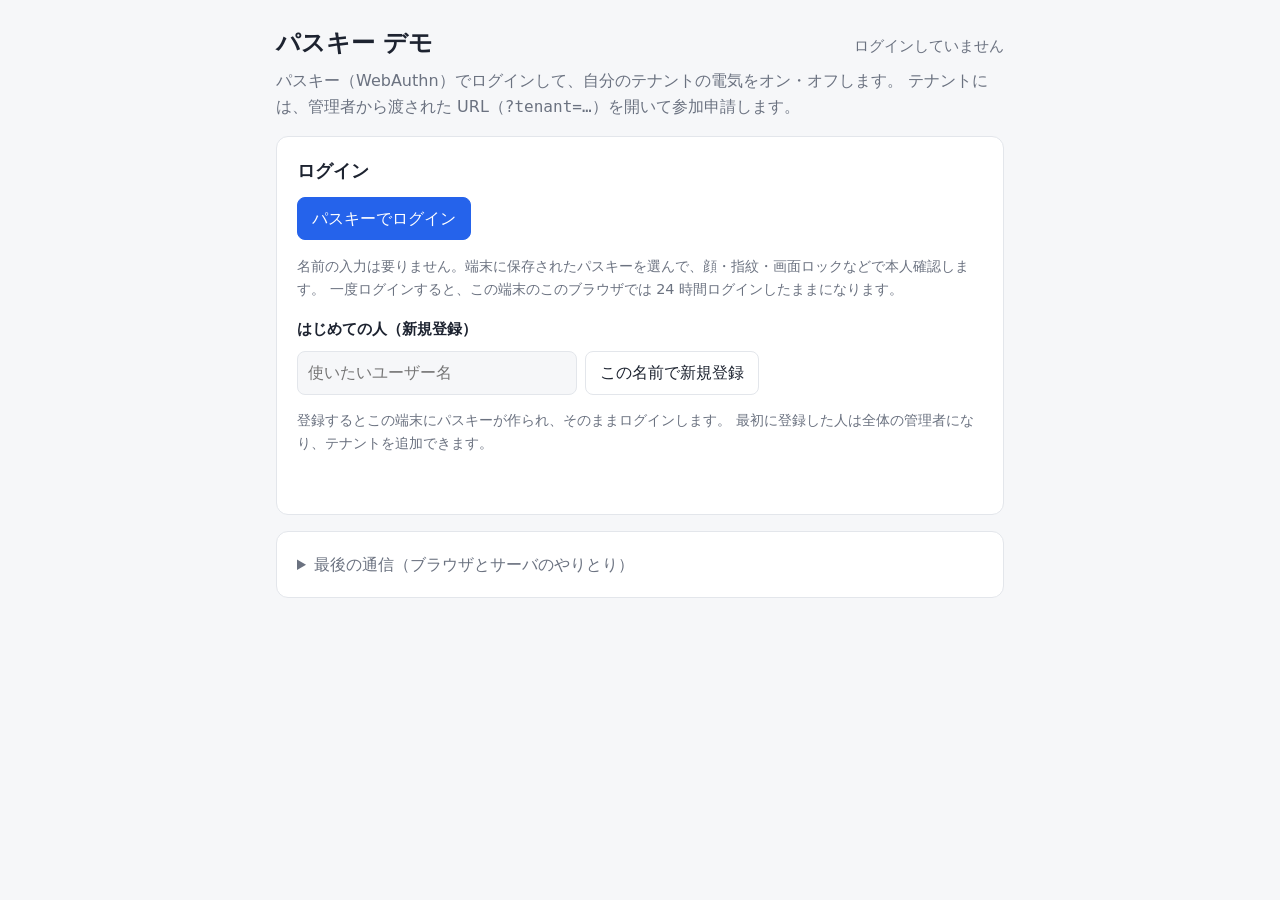
==== python/html/index.html @ d55e2777 "render_parity_cpp (7461c80) から複製: パスキー＋テナントの土台 Render のサービス名を junban-python / junban-cpp に変更。  Co-Au" ====
<!DOCTYPE html>
<html lang="ja">
<head>
<meta charset="utf-8">
<meta name="viewport" content="width=device-width, initial-scale=1">
<title>パスキー デモ</title>
<style>
  :root {
    --bg: #f6f7f9; --card: #ffffff; --fg: #1d2330; --muted: #6b7280; --line: #e3e6eb;
    --accent: #2563eb; --accent-fg: #ffffff; --danger: #dc2626; --ok: #15803d;
    --bulb-off: #cbd2dc; --glow: #facc15; --code: #f1f3f6;
  }
  @media (prefers-color-scheme: dark) {
    :root {
      --bg: #12151b; --card: #1b2028; --fg: #e6e9ef; --muted: #9aa3b2; --line: #2c333e;
      --accent: #5b8cff; --accent-fg: #0b1020; --danger: #f87171; --ok: #4ade80;
      --bulb-off: #3a4250; --glow: #fde047; --code: #232a35;
    }
  }
  * { box-sizing: border-box; }
  body {
    margin: 0; background: var(--bg); color: var(--fg);
    font-family: system-ui, -apple-system, "Segoe UI", "Hiragino Sans", "Noto Sans JP", sans-serif;
    line-height: 1.6;
  }
  main { max-width: 760px; margin: 0 auto; padding: 24px 16px 64px; }
  header { display: flex; justify-content: space-between; align-items: baseline; gap: 12px; flex-wrap: wrap; }
  h1 { font-size: 1.5rem; margin: 0; }
  h1 a { color: inherit; text-decoration: none; }
  h2 { font-size: 1.1rem; margin: 0 0 12px; }
  h3 { font-size: .95rem; margin: 16px 0 4px; font-weight: 600; }
  .who { color: var(--muted); font-size: .95rem; }
  .who b { color: var(--fg); }
  .card { background: var(--card); border: 1px solid var(--line); border-radius: 12px; padding: 20px; margin-top: 16px; }
  .card.pending { border-color: var(--glow); }
  .lead { color: var(--muted); margin: 6px 0 0; }
  button {
    font: inherit; border: 1px solid var(--line); background: var(--card); color: var(--fg);
    padding: 8px 14px; border-radius: 8px; cursor: pointer;
  }
  button.primary { background: var(--accent); border-color: var(--accent); color: var(--accent-fg); }
  button.danger { color: var(--danger); }
  button:disabled { opacity: .45; cursor: not-allowed; }
  input[type=text] {
    font: inherit; padding: 8px 10px; border-radius: 8px; border: 1px solid var(--line);
    background: var(--bg); color: var(--fg); width: 100%; max-width: 280px;
  }
  .row { display: flex; gap: 8px; flex-wrap: wrap; align-items: center; margin-top: 10px; }
  .msg { min-height: 1.6em; margin-top: 10px; font-size: .95rem; }
  .msg.err { color: var(--danger); }
  .msg.ok { color: var(--ok); }
  a { color: var(--accent); }

  /* 電気 */
  .light { display: flex; align-items: center; gap: 24px; flex-wrap: wrap; }
  .bulb {
    width: 96px; height: 96px; border-radius: 50%; background: var(--bulb-off);
    transition: background .3s, box-shadow .3s; flex: none;
  }
  .bulb.on { background: var(--glow); box-shadow: 0 0 40px 12px color-mix(in srgb, var(--glow) 55%, transparent); }
  .state { font-size: 1.3rem; font-weight: 700; }
  .toggle {
    position: relative; width: 72px; height: 40px; border-radius: 20px; padding: 0;
    background: var(--bulb-off); border: none;
  }
  .toggle::after {
    content: ""; position: absolute; top: 4px; left: 4px; width: 32px; height: 32px;
    border-radius: 50%; background: #fff; transition: left .2s;
  }
  .toggle.on { background: var(--accent); }
  .toggle.on::after { left: 36px; }

  /* 一覧 */
  .item { display: flex; justify-content: space-between; align-items: center; gap: 8px;
          flex-wrap: wrap; padding: 8px 0; border-top: 1px solid var(--line); }
  .item:first-child { border-top: none; }
  .item .meta { font-size: .85rem; color: var(--muted); word-break: break-all; }
  .item .row { margin-top: 0; }
  .badge { display: inline-block; font-size: .75rem; padding: 1px 8px; border-radius: 999px;
           margin-left: 6px; border: 1px solid var(--line); color: var(--muted); }
  .badge.pending { border-color: var(--glow); color: var(--fg); }
  .badge.me { border-color: var(--accent); color: var(--accent); }
  .badge.admin { border-color: var(--ok); color: var(--ok); }
  .dot { display: inline-block; width: 10px; height: 10px; border-radius: 50%;
         background: var(--bulb-off); margin-right: 6px; vertical-align: middle; }
  .dot.on { background: var(--glow); }

  table { width: 100%; border-collapse: collapse; font-size: .85rem; }
  th, td { text-align: left; padding: 6px 8px; border-top: 1px solid var(--line); vertical-align: top; }
  th { color: var(--muted); font-weight: 600; white-space: nowrap; width: 9.5em; }
  td code { word-break: break-all; }
  .key { border: 1px solid var(--line); border-radius: 10px; padding: 10px 12px; margin-top: 12px; overflow-x: auto; }
  .key-head { display: flex; justify-content: space-between; align-items: center; gap: 8px; }
  code, pre { font-family: ui-monospace, "Cascadia Mono", Consolas, monospace; }
  pre {
    background: var(--code); padding: 12px; border-radius: 8px; overflow: auto;
    font-size: .8rem; max-height: 360px; margin: 8px 0 0;
  }
  details summary { cursor: pointer; color: var(--muted); }
  .note { font-size: .9rem; color: var(--muted); }
  .hidden { display: none !important; }
  .qr-box { display: flex; gap: 16px; align-items: center; flex-wrap: wrap;
            padding: 8px 0 12px; }
  .qr-box svg { flex: none; border-radius: 8px; }
  .qr-box .meta { font-size: .85rem; color: var(--muted); word-break: break-all; max-width: 420px; }
</style>
</head>
<body>
<main>
  <header>
    <h1><a href="index.html">パスキー デモ</a></h1>
    <div class="who" id="who">ログインしていません</div>
  </header>
  <p class="lead">
    パスキー（WebAuthn）でログインして、自分のテナントの電気をオン・オフします。
    テナントには、管理者から渡された URL（<code>?tenant=…</code>）を開いて参加申請します。
  </p>

  <!-- URL でテナントを指定したとき -->
  <section class="card hidden" id="tenantCard">
    <h2 id="tenantName">テナント</h2>
    <div id="tenantBody"></div>
    <div class="msg" id="msgTenant"></div>
  </section>

  <section class="card hidden" id="tenantMembersCard">
    <h2>テナントのメンバー</h2>
    <p class="note">
      このテナントの管理者は、参加申請を「管理者」か「一般」として承認したり、却下・外したりできます。
    </p>
    <div id="tenantMembers"></div>
    <div class="msg" id="msgMembers"></div>
    <div class="hidden" id="tenantInviteBox">
      <h3 class="note">メンバーを招待</h3>
      <p class="note">この QR コードか URL を渡してください。開いた人がログインして参加申請すると、ここに出てきます。</p>
      <div id="tenantInvite"></div>
    </div>
  </section>

  <section class="card" id="loggedOut">
    <h2>ログイン</h2>
    <div class="row">
      <button class="primary" id="btnLogin">パスキーでログイン</button>
    </div>
    <p class="note">名前の入力は要りません。端末に保存されたパスキーを選んで、顔・指紋・画面ロックなどで本人確認します。
      一度ログインすると、この端末のこのブラウザでは 24 時間ログインしたままになります。</p>
    <h3>はじめての人（新規登録）</h3>
    <div class="row">
      <input type="text" id="user" placeholder="使いたいユーザー名" autocomplete="username" maxlength="64">
      <button id="btnSignup">この名前で新規登録</button>
    </div>
    <p class="note">登録するとこの端末にパスキーが作られ、そのままログインします。
      最初に登録した人は全体の管理者になり、テナントを追加できます。</p>
    <div class="msg" id="msgOut"></div>
  </section>

  <section class="card hidden" id="tenantsCard">
    <h2 id="tenantsTitle">あなたのテナント</h2>
    <div id="tenants"></div>
    <div class="hidden" id="addTenant">
      <div class="row">
        <input type="text" id="tenantNew" placeholder="テナント名" maxlength="64">
        <button id="btnAddTenant">テナントを追加</button>
      </div>
      <p class="note">追加すると URL ができます。その URL をテナントの人に渡してください。
        最初に参加申請した人が、そのテナントの管理者になります。</p>
    </div>
    <div class="msg" id="msgTenants"></div>
  </section>

  <!-- 一般のアカウント: 全体の管理者に申請する -->
  <section class="card hidden" id="adminRequestCard">
    <h2>全体の管理者</h2>
    <div id="adminRequestBody"></div>
    <div class="msg" id="msgAdminRequest"></div>
  </section>

  <!-- 全体の管理者: 申請の承認、管理者の一覧、アカウントの削除 -->
  <section class="card hidden" id="accountsCard">
    <h2>全体の管理者の仕事</h2>
    <p class="note">全体の管理者は、テナントの追加・削除、全体の管理者への申請の承認、アカウントの削除ができます。</p>
    <h3 class="note">全体の管理者への申請</h3>
    <div id="adminRequests"></div>
    <h3 class="note">いまの全体の管理者</h3>
    <div id="admins"></div>
    <h3 class="note">アカウントを探して削除</h3>
    <div class="row">
      <input type="text" id="accountSearch" placeholder="ユーザー名（一部でも可）" maxlength="64">
    </div>
    <div id="accounts"></div>
    <div class="msg" id="msgAccounts"></div>
  </section>

  <section class="card hidden" id="loggedIn">
    <h2>サーバが保存しているもの</h2>
    <p class="note">
      パスキー 1 つにつき、公開鍵とその付帯情報だけを保存しています。
      顔や指紋のデータ、秘密鍵、パスワードは端末から出てこないので、ここにはありません。
    </p>
    <div id="keys"></div>
    <div class="row">
      <button id="btnAdd">この端末のパスキーを追加</button>
      <button id="btnLogout">ログアウト</button>
    </div>
    <div class="msg" id="msgIn"></div>
  </section>

  <section class="card">
    <details>
      <summary>最後の通信（ブラウザとサーバのやりとり）</summary>
      <pre id="log">まだありません</pre>
    </details>
  </section>
</main>

<script src="qr.js"></script>
<script>
"use strict";

const TOKEN_KEY = "access_token";
let token = "";
// localStorage に置く（タブを閉じたり QR コードから開き直してもログインしたまま。サーバ側のセッションは 24 時間）
try { token = localStorage.getItem(TOKEN_KEY) || ""; } catch (e) {}

// ?tenant=<guid> で開いたときのテナント
const TENANT = new URLSearchParams(location.search).get("tenant") || "";

const $ = (id) => document.getElementById(id);
const ROLE_LABEL = { admin: "管理者", member: "一般" };

// ---------- base64url <-> ArrayBuffer ----------
function b64uToBuf(s) {
  s = s.replace(/-/g, "+").replace(/_/g, "/");
  while (s.length % 4) s += "=";
  const bin = atob(s);
  const b = new Uint8Array(bin.length);
  for (let i = 0; i < bin.length; i++) b[i] = bin.charCodeAt(i);
  return b.buffer;
}
function bufToB64u(buf) {
  const b = new Uint8Array(buf);
  let s = "";
  for (let i = 0; i < b.length; i++) s += String.fromCharCode(b[i]);
  return btoa(s).replace(/\+/g, "-").replace(/\//g, "_").replace(/=+$/, "");
}

// サーバの options（JSON）を navigator.credentials に渡せる形にする
function toCreateOptions(pk) {
  if (window.PublicKeyCredential && PublicKeyCredential.parseCreationOptionsFromJSON) {
    return PublicKeyCredential.parseCreationOptionsFromJSON(pk);
  }
  const o = structuredClone(pk);
  o.challenge = b64uToBuf(pk.challenge);
  o.user.id = b64uToBuf(pk.user.id);
  o.excludeCredentials = (pk.excludeCredentials || []).map(c => ({ ...c, id: b64uToBuf(c.id) }));
  return o;
}
function toGetOptions(pk) {
  if (window.PublicKeyCredential && PublicKeyCredential.parseRequestOptionsFromJSON) {
    return PublicKeyCredential.parseRequestOptionsFromJSON(pk);
  }
  const o = structuredClone(pk);
  o.challenge = b64uToBuf(pk.challenge);
  o.allowCredentials = (pk.allowCredentials || []).map(c => ({ ...c, id: b64uToBuf(c.id) }));
  return o;
}

// 認証器の応答をサーバに送る JSON（PublicKeyCredential.toJSON() と同じ形）にする
function credToJSON(cred) {
  const r = cred.response;
  const out = {
    id: cred.id,
    rawId: bufToB64u(cred.rawId),
    type: cred.type,
    authenticatorAttachment: cred.authenticatorAttachment || null,
    clientExtensionResults: cred.getClientExtensionResults ? cred.getClientExtensionResults() : {},
    response: { clientDataJSON: bufToB64u(r.clientDataJSON) },
  };
  if (r.attestationObject) {
    out.response.attestationObject = bufToB64u(r.attestationObject);
    out.response.transports = r.getTransports ? r.getTransports() : [];
  } else {
    out.response.authenticatorData = bufToB64u(r.authenticatorData);
    out.response.signature = bufToB64u(r.signature);
    out.response.userHandle = r.userHandle ? bufToB64u(r.userHandle) : null;
  }
  return out;
}

// ---------- API ----------
const logLines = [];
function log(title, obj) {
  logLines.push("// " + title + "\n" + JSON.stringify(obj, null, 2));
  while (logLines.length > 4) logLines.shift();
  $("log").textContent = logLines.join("\n\n");
}

// quiet: 定期確認のときは通信ログに出さない
async function api(path, body, quiet) {
  const h = { "Content-Type": "application/json" };
  if (token) h.Authorization = "Bearer " + token;
  const res = await fetch(path, { method: "POST", headers: h, body: JSON.stringify(body || {}) });
  const j = await res.json();
  if (!quiet) {
    log("→ " + path, body || {});
    log("← " + path, j);
  }
  return j;
}

function setToken(t) {
  token = t || "";
  try {
    if (token) localStorage.setItem(TOKEN_KEY, token);
    else localStorage.removeItem(TOKEN_KEY);
  } catch (e) {}
}

function showMsg(id, text, kind) {
  const el = $(id);
  el.textContent = text || "";
  el.className = "msg" + (kind ? " " + kind : "");
}

function el(tag, attrs, ...children) {
  const e = document.createElement(tag);
  for (const [k, v] of Object.entries(attrs || {})) {
    if (k === "class") e.className = v;
    else if (k === "onclick") e.onclick = v;
    else if (k === "text") e.textContent = v;
    else e.setAttribute(k, v);
  }
  for (const c of children) if (c != null) e.append(c);
  return e;
}

function badge(text, cls) {
  return el("span", { class: "badge" + (cls ? " " + cls : ""), text });
}

function utcToLocal(s) {
  if (!s) return "";
  const d = new Date(s.replace(" ", "T") + "Z");
  return isNaN(d) ? s : d.toLocaleString();
}

function tenantUrl(guid) {
  return location.origin + location.pathname + "?tenant=" + guid;
}

// WebAuthn のエラーを人が読める文に
function webauthnError(e) {
  if (!e) return "失敗しました";
  if (e.name === "NotAllowedError") return "キャンセルされたか、時間切れになりました";
  if (e.name === "InvalidStateError") return "このパスキーはもう登録されています";
  if (e.name === "SecurityError") return "このページのドメインではパスキーを使えません（https か localhost が必要です）";
  return e.message || String(e);
}

function supported() {
  return window.isSecureContext && window.PublicKeyCredential && navigator.credentials;
}

// ---------- 登録 / ログイン ----------
async function register(mode) {
  const msgId = mode === "add" ? "msgIn" : "msgOut";
  if (!supported()) return showMsg(msgId, "このブラウザ（またはこの URL）ではパスキーを使えません", "err");
  const body = mode === "add" ? {} : { user: $("user").value.trim() };
  if (mode !== "add") setToken("");
  const o = await api("/api/passkey/v0/register_options", body);
  if (o.status !== "success") return showMsg(msgId, "登録できません: " + o.message, "err");
  let cred;
  try {
    showMsg(msgId, "端末の指示に従ってください…");
    cred = await navigator.credentials.create({ publicKey: toCreateOptions(o.publicKey) });
  } catch (e) {
    return showMsg(msgId, webauthnError(e), "err");
  }
  const payload = credToJSON(cred);
  payload.name = deviceName();
  const r = await api("/api/passkey/v0/register_verify", payload);
  if (r.status !== "success") return showMsg(msgId, "サーバが受け付けませんでした: " + r.message, "err");
  if (r.access_token) setToken(r.access_token);
  showMsg("msgOut", "");
  await refreshAll();
  showMsg("msgIn", mode === "add" ? "パスキーを追加しました"
    : r.role === "admin" ? "登録してログインしました（最初のメンバーなので全体の管理者です）"
    : "登録してログインしました", "ok");
}

async function login() {
  if (!supported()) return showMsg("msgOut", "このブラウザ（またはこの URL）ではパスキーを使えません", "err");
  // 名前は聞かない。allowCredentials を空にして、端末に保存されたパスキーから選んでもらう
  setToken("");
  const o = await api("/api/passkey/v0/login_options", {});
  if (o.status !== "success") return showMsg("msgOut", "ログインできません: " + o.message, "err");
  let cred;
  try {
    showMsg("msgOut", "端末の指示に従ってください…");
    cred = await navigator.credentials.get({ publicKey: toGetOptions(o.publicKey) });
  } catch (e) {
    return showMsg("msgOut", webauthnError(e), "err");
  }
  const r = await api("/api/passkey/v0/login_verify", credToJSON(cred));
  if (r.status !== "success") return showMsg("msgOut", "ログインできませんでした: " + r.message, "err");
  setToken(r.access_token);
  showMsg("msgOut", "");
  await refreshAll();
  showMsg("msgIn", "ログインしました", "ok");
}

function deviceName() {
  const ua = navigator.userAgent;
  if (/iPhone/.test(ua)) return "iPhone";
  if (/iPad/.test(ua)) return "iPad";
  if (/Android/.test(ua)) return "Android";
  if (/Windows/.test(ua)) return "Windows";
  if (/Mac OS X/.test(ua)) return "Mac";
  if (/Linux/.test(ua)) return "Linux";
  return "passkey";
}

async function logout() {
  await api("/api/passkey/v0/logout", {});
  setToken("");
  await refreshAll();
}

// ---------- 画面の更新 ----------
let me = "";
let myRole = null;
let myAdminRequested = false;

async function refreshMe(quiet) {
  me = "";
  myRole = null;
  myAdminRequested = false;
  if (token) {
    const r = await api("/api/passkey/v0/me", {}, quiet);
    if (r.status === "success") {
      me = r.user;
      myRole = r.role;
      myAdminRequested = r.admin_requested;
    } else {
      setToken("");
    }
  }
  $("loggedOut").classList.toggle("hidden", !!me);
  $("loggedIn").classList.toggle("hidden", !me);
  $("tenantsCard").classList.toggle("hidden", !me);
  $("accountsCard").classList.toggle("hidden", myRole !== "admin");
  $("adminRequestCard").classList.toggle("hidden", !me || myRole === "admin");
  renderAdminRequestCard();
  $("addTenant").classList.toggle("hidden", myRole !== "admin");
  $("tenantsTitle").textContent = myRole === "admin" ? "テナント（全体の管理者には全部見えます）" : "あなたのテナント";
  $("who").innerHTML = "";
  if (me) {
    $("who").append(el("b", { text: me }), myRole === "admin" ? "（全体の管理者）でログイン中" : " でログイン中");
  } else {
    $("who").textContent = "ログインしていません";
  }
}

// 内容が変わったときだけ描き直す（定期確認でボタンがちらつかないように）
function render(box, key, build) {
  if (box.dataset.key === key) return;
  box.dataset.key = key;
  box.innerHTML = "";
  build();
}

async function refreshAll(quiet) {
  await refreshMe(quiet);
  const jobs = [refreshTenant(quiet)];
  if (me) jobs.push(refreshTenants(quiet), refreshKeys(quiet));
  if (myRole === "admin") jobs.push(refreshAccounts(quiet));
  await Promise.all(jobs);
}

// ---------- URL で開いたテナント ----------
let current = null;     // /api/tenant/v0/get の tenant

async function refreshTenant(quiet) {
  $("tenantCard").classList.toggle("hidden", !TENANT);
  if (!TENANT) {
    $("tenantMembersCard").classList.add("hidden");
    return;
  }
  const r = await api("/api/tenant/v0/get", { tenant: TENANT }, quiet);
  const body = $("tenantBody");
  if (r.status !== "success") {
    current = null;
    $("tenantName").textContent = "テナント";
    render(body, "error:" + r.message, () => body.append(el("p", { class: "msg err",
      text: r.message === "unknown tenant" ? "このテナントは見つかりません（削除されたか、URL が違います）"
        : "読み込めません: " + r.message })));
    $("tenantMembersCard").classList.add("hidden");
    return;
  }
  current = r.tenant;
  const t = current;
  $("tenantName").textContent = t.name;
  render(body, JSON.stringify([me, t]), () => {
    if (!me) {
      body.append(el("p", { class: "note", text: "ログイン（はじめての人は新規登録）すると、このテナントに参加申請できます。" }));
      return;
    }
    if (!t.my_status) {
      body.append(
        el("p", { class: "note", text: "このテナントのメンバーではありません。参加申請すると、テナントの管理者が承認します。" +
          "（管理者がまだいないテナントなら、申請した人がそのまま管理者になります）" }),
        el("div", { class: "row" }, el("button", { class: "primary", id: "btnJoin", text: "このテナントに参加申請", onclick: joinTenant })));
      return;
    }
    if (t.my_status === "pending") {
      $("tenantCard").classList.add("pending");
      body.append(
        el("p", { text: "承認待ちです。テナントの管理者が承認すると、このページを開いたままで電気を使えるようになります。" }),
        el("div", { class: "row" }, el("button", { text: "申請を取り下げる", onclick: leaveTenant })));
      return;
    }
    $("tenantCard").classList.remove("pending");
    const toggle = el("button", { class: "toggle" + (t.on ? " on" : ""), id: "toggle", "aria-label": "スイッチ",
      "aria-pressed": t.on ? "true" : "false", onclick: toggleLight });
    body.append(
      el("div", { class: "light" },
        el("div", { class: "bulb" + (t.on ? " on" : ""), id: "bulb", "aria-hidden": "true" }),
        el("div", {},
          el("div", { class: "state", id: "state", text: t.on ? "ついています" : "消えています" }),
          el("div", { class: "note", id: "lastBy", text: t.updated_by
            ? "最後に切り替えた人: " + t.updated_by + "（" + utcToLocal(t.updated_at) + "）" : "まだ誰も触っていません" }),
          el("div", { class: "row" }, toggle,
            el("span", { class: "note", text: "あなたはこのテナントの" + ROLE_LABEL[t.my_role] + " ・ メンバー " + t.member_count + " 人" })))),
      el("div", { class: "row" }, el("button", { text: "このテナントを抜ける", onclick: leaveTenant })));
  });
  $("tenantCard").classList.toggle("pending", !!me && t.my_status === "pending");
  const isMember = t.my_status === "approved";
  $("tenantMembersCard").classList.toggle("hidden", !isMember);
  if (isMember) await refreshTenantMembers(quiet);
}

async function refreshTenantMembers(quiet) {
  const r = await api("/api/tenant/v0/members", { tenant: TENANT }, quiet);
  const box = $("tenantMembers");
  if (r.status !== "success") return;
  const isAdmin = r.me.role === "admin";
  // 招待用の QR（テナントの管理者だけ）
  $("tenantInviteBox").classList.toggle("hidden", !isAdmin);
  const inv = $("tenantInvite");
  render(inv, isAdmin ? TENANT : "", () => {
    if (isAdmin) inv.append(qrPanel(tenantUrl(TENANT), () => copyUrl({ tenant: TENANT, name: current ? current.name : "" })));
  });
  render(box, JSON.stringify([isAdmin, r.member_list]), () => {
    // 承認待ちを上に
    const list = r.member_list.slice().sort((a, b) =>
      (a.status === "pending" ? 0 : 1) - (b.status === "pending" ? 0 : 1));
    for (const m of list) {
      const left = el("div", {}, el("b", { text: m.user }),
        m.user === me ? badge("自分", "me") : null,
        m.status === "pending" ? badge("承認待ち", "pending") : badge(ROLE_LABEL[m.role], m.role === "admin" ? "admin" : ""),
        el("div", { class: "meta", text: "申請 " + utcToLocal(m.created_at) + (m.approved_by && m.approved_by !== m.user
          ? " ・ " + m.approved_by + " が承認" : "") }));
      const btns = el("div", { class: "row" });
      if (isAdmin && m.status === "pending") {
        btns.append(
          el("button", { class: "primary", "data-role": "member", text: "一般として承認", onclick: () => approveMember(m.user, "member") }),
          el("button", { "data-role": "admin", text: "管理者として承認", onclick: () => approveMember(m.user, "admin") }));
      }
      if (isAdmin && m.user !== me) {
        btns.append(el("button", { class: "danger", text: m.status === "pending" ? "却下" : "外す",
          onclick: () => removeMember(m) }));
      }
      box.append(el("div", { class: "item" }, left, btns));
    }
  });
}

async function joinTenant() {
  const r = await api("/api/tenant/v0/join", { tenant: TENANT });
  if (r.status !== "success") return showMsg("msgTenant", "申請できません: " + r.message, "err");
  showMsg("msgTenant", r.member.status === "approved"
    ? "参加しました（最初の 1 人なので、このテナントの管理者です）" : "参加申請しました。承認を待っています", "ok");
  await refreshAll();
}

async function leaveTenant() {
  const pending = current && current.my_status === "pending";
  if (!confirm(pending ? "参加申請を取り下げますか？" : "このテナントを抜けますか？")) return;
  const r = await api("/api/tenant/v0/leave", { tenant: TENANT });
  if (r.message === "last admin cannot leave") {
    return showMsg("msgTenant", "このテナントの管理者があなた 1 人なので抜けられません。先に誰かを管理者として承認してください", "err");
  }
  if (r.status !== "success") return showMsg("msgTenant", "抜けられません: " + r.message, "err");
  showMsg("msgTenant", pending ? "申請を取り下げました" : "テナントを抜けました", "ok");
  await refreshAll();
}

async function toggleLight() {
  if (!current) return;
  $("toggle").disabled = true;
  const r = await api("/api/tenant/v0/switch_set", { tenant: TENANT, on: !current.on });
  if (r.status !== "success") showMsg("msgTenant", "切り替えられません: " + r.message, "err");
  await refreshAll();
}

async function approveMember(user, role) {
  const r = await api("/api/tenant/v0/approve", { tenant: TENANT, user, role });
  if (r.status !== "success") return showMsg("msgMembers", "承認できません: " + r.message, "err");
  showMsg("msgMembers", user + " を" + ROLE_LABEL[role] + "として承認しました", "ok");
  await refreshAll();
}

async function removeMember(m) {
  const what = m.status === "pending" ? "の申請を却下" : "をこのテナントから外";
  if (!confirm("「" + m.user + "」" + what + "しますか？")) return;
  const r = await api("/api/tenant/v0/remove", { tenant: TENANT, user: m.user });
  if (r.status !== "success") return showMsg("msgMembers", "できません: " + r.message, "err");
  showMsg("msgMembers", m.user + (m.status === "pending" ? " の申請を却下しました" : " を外しました"), "ok");
  await refreshAll();
}

// ---------- テナントの一覧（全体の管理者は追加・削除も） ----------
// テナントの URL の QR コードと URL を並べた部品。QR は qr.wasm で作る（qr.js）
function qrPanel(url, onCopy) {
  const box = el("div", { class: "qr-box" });
  const info = el("div", { class: "meta" }, el("div", { text: url }));
  if (onCopy) info.append(el("div", { class: "row" }, el("button", { text: "URL をコピー", onclick: onCopy })));
  box.append(info);
  QR.svg(url, { size: 180 }).then((svg) => box.prepend(svg))
    .catch((e) => info.prepend(el("div", { class: "msg err", text: "QR コードを作れません: " + e.message })));
  return box;
}

// QR を開いているテナント（一覧を描き直しても開いたままにする）
const openQr = new Set();

async function refreshTenants(quiet) {
  const r = await api("/api/tenant/v0/list", {}, quiet);
  const box = $("tenants");
  if (r.status !== "success") return;
  render(box, JSON.stringify([myRole, r.tenant_list, [...openQr]]), () => {
    if (r.tenant_list.length === 0) {
      box.append(el("p", { class: "note", text: myRole === "admin" ? "テナントはまだありません。"
        : "まだどのテナントにも参加していません。テナントの管理者から URL をもらって開いてください。" }));
    }
    for (const t of r.tenant_list) {
      const left = el("div", {},
        t.my_status === "approved" ? el("span", { class: "dot" + (t.on ? " on" : "") }) : null,
        el("a", { href: "?tenant=" + t.tenant, text: t.name }),
        t.my_status === "pending" ? badge("承認待ち", "pending")
          : t.my_role ? badge(ROLE_LABEL[t.my_role], t.my_role === "admin" ? "admin" : "") : null,
        el("div", { class: "meta", text: "メンバー " + t.member_count + " 人" +
          (myRole === "admin" ? " ・ " + tenantUrl(t.tenant) : "") }));
      const btns = el("div", { class: "row" });
      if (myRole === "admin") {
        const open = openQr.has(t.tenant);
        btns.append(
          el("button", { class: "qr-toggle", text: open ? "QR を閉じる" : "QR コード", onclick: () => toggleQr(t) }),
          el("button", { text: "URL をコピー", onclick: () => copyUrl(t) }),
          el("button", { class: "danger", text: "削除", onclick: () => deleteTenant(t) }));
      }
      box.append(el("div", { class: "item" }, left, btns));
      if (myRole === "admin" && openQr.has(t.tenant)) box.append(qrPanel(tenantUrl(t.tenant)));
    }
  });
}

function toggleQr(t) {
  if (openQr.has(t.tenant)) openQr.delete(t.tenant);
  else openQr.add(t.tenant);
  refreshTenants(true);
}

async function copyUrl(t) {
  try {
    await navigator.clipboard.writeText(tenantUrl(t.tenant));
    showMsg("msgTenants", t.name + " の URL をコピーしました", "ok");
  } catch (e) {
    showMsg("msgTenants", tenantUrl(t.tenant), "");
  }
}

async function addTenant() {
  const name = $("tenantNew").value.trim();
  const r = await api("/api/tenant/v0/add", { name });
  if (r.status !== "success") return showMsg("msgTenants", "追加できません: " + r.message, "err");
  $("tenantNew").value = "";
  openQr.add(r.tenant.tenant);        // 追加したテナントは QR を開いておく
  showMsg("msgTenants", r.tenant.name + " を追加しました。URL: " + tenantUrl(r.tenant.tenant), "ok");
  await refreshAll();
}

async function deleteTenant(t) {
  if (!confirm("テナント「" + t.name + "」を削除しますか？（メンバーと電気の状態も消えます）")) return;
  const r = await api("/api/tenant/v0/delete", { tenant: t.tenant });
  if (r.status !== "success") return showMsg("msgTenants", "削除できません: " + r.message, "err");
  showMsg("msgTenants", t.name + " を削除しました", "ok");
  await refreshAll();
}

// ---------- 全体の管理者への申請（一般のアカウント） ----------
function renderAdminRequestCard() {
  const box = $("adminRequestBody");
  render(box, JSON.stringify([me, myRole, myAdminRequested]), () => {
    if (!me || myRole === "admin") return;
    if (myAdminRequested) {
      box.append(
        el("p", { text: "全体の管理者に申請中です。全体の管理者が承認すると、このページを開いたままでテナントの追加などができるようになります。" }),
        el("div", { class: "row" }, el("button", { text: "申請を取り下げる", onclick: cancelAdminRequest })));
    } else {
      box.append(
        el("p", { class: "note", text: "全体の管理者になると、テナントの追加・削除などができます。申請すると、いまの全体の管理者が承認します。" }),
        el("div", { class: "row" }, el("button", { id: "btnAdminRequest", text: "全体の管理者に申請", onclick: requestAdmin })));
    }
  });
}

async function requestAdmin() {
  const r = await api("/api/account/v0/admin_request", {});
  if (r.status !== "success") return showMsg("msgAdminRequest", "申請できません: " + r.message, "err");
  showMsg("msgAdminRequest", "全体の管理者に申請しました", "ok");
  await refreshAll();
}

async function cancelAdminRequest() {
  const r = await api("/api/account/v0/admin_request_cancel", {});
  if (r.status !== "success") return showMsg("msgAdminRequest", "取り下げられません: " + r.message, "err");
  showMsg("msgAdminRequest", "申請を取り下げました", "ok");
  await refreshAll();
}

// ---------- 全体の管理者の仕事 ----------
let accountList = [];

async function refreshAccounts(quiet) {
  const [q, a] = await Promise.all([
    api("/api/account/v0/admin_requests", {}, quiet),
    api("/api/account/v0/list", {}, quiet),
  ]);
  if (q.status === "success") {
    const box = $("adminRequests");
    render(box, JSON.stringify(q.request_list), () => {
      if (q.request_list.length === 0) box.append(el("p", { class: "note", text: "申請はありません。" }));
      for (const x of q.request_list) {
        box.append(el("div", { class: "item" },
          el("div", {}, el("b", { text: x.user }), badge("申請中", "pending"),
            el("div", { class: "meta", text: "申請 " + utcToLocal(x.created_at) + " ・ パスキー " + x.passkey_count + " 個" })),
          el("div", { class: "row" },
            el("button", { class: "primary", text: "承認", onclick: () => approveAdmin(x.user) }),
            el("button", { class: "danger", text: "却下", onclick: () => rejectAdmin(x.user) }))));
      }
    });
  }
  if (a.status === "success") {
    accountList = a.account_list;
    const admins = accountList.filter(x => x.role === "admin");
    const box = $("admins");
    render(box, JSON.stringify([me, admins]), () => {
      for (const x of admins) {
        box.append(el("div", { class: "item" },
          el("div", {}, el("b", { text: x.user }), x.user === me ? badge("自分", "me") : null,
            el("div", { class: "meta", text: x.approved_by && x.approved_by !== x.user
              ? x.approved_by + " が承認（" + utcToLocal(x.approved_at) + "）" : "最初の管理者" })),
          el("div", { class: "row" },
            el("button", { text: x.user === me ? "自分を一般に戻す" : "一般に戻す", onclick: () => demote(x.user) }))));
      }
    });
    renderAccountSearch();
  }
}

// 名前で絞り込んだアカウントだけを出す（何百人いても一覧から探さなくてよいように）
function renderAccountSearch() {
  const box = $("accounts");
  const q = $("accountSearch").value.trim().toLowerCase();
  const hits = q ? accountList.filter(x => x.user.toLowerCase().includes(q)) : [];
  render(box, JSON.stringify([me, q, hits]), () => {
    if (!q) return;
    if (hits.length === 0) box.append(el("p", { class: "note", text: "見つかりません。" }));
    for (const x of hits.slice(0, 20)) {
      const btns = el("div", { class: "row" });
      if (x.user !== me) btns.append(el("button", { class: "danger", text: "削除", onclick: () => deleteAccount(x) }));
      box.append(el("div", { class: "item" },
        el("div", {}, el("b", { text: x.user }), x.user === me ? badge("自分", "me") : null,
          x.role === "admin" ? badge("全体の管理者", "admin") : null,
          el("div", { class: "meta", text: "登録 " + utcToLocal(x.created_at) + " ・ パスキー " + x.passkey_count + " 個" })),
        btns));
    }
    if (hits.length > 20) box.append(el("p", { class: "note", text: "ほか " + (hits.length - 20) + " 件。もう少し絞り込んでください。" }));
  });
}

async function approveAdmin(user) {
  const r = await api("/api/account/v0/admin_approve", { user });
  if (r.status !== "success") return showMsg("msgAccounts", "承認できません: " + r.message, "err");
  showMsg("msgAccounts", user + " を全体の管理者にしました", "ok");
  await refreshAll();
}

async function rejectAdmin(user) {
  const r = await api("/api/account/v0/admin_reject", { user });
  if (r.status !== "success") return showMsg("msgAccounts", "却下できません: " + r.message, "err");
  showMsg("msgAccounts", user + " の申請を却下しました", "ok");
  await refreshAll();
}

async function demote(user) {
  if (user === me && !confirm("自分を一般に戻しますか？（テナントの追加などができなくなります）")) return;
  const r = await api("/api/account/v0/demote", { user });
  if (r.message === "last admin cannot be demoted") {
    return showMsg("msgAccounts", "全体の管理者が 1 人もいなくなるので、一般には戻せません", "err");
  }
  if (r.status !== "success") return showMsg("msgAccounts", "変更できません: " + r.message, "err");
  showMsg("msgAccounts", user + " を一般に戻しました", "ok");
  await refreshAll();
}

async function deleteAccount(a) {
  if (!confirm("「" + a.user + "」のアカウントを削除しますか？（パスキー、ログイン中のセッション、テナントの所属も消えます）")) return;
  const r = await api("/api/account/v0/delete", { user: a.user });
  if (r.status !== "success") return showMsg("msgAccounts", "削除できません: " + r.message, "err");
  showMsg("msgAccounts", a.user + " を削除しました", "ok");
  await refreshAll();
}

// ---------- 自分のパスキー ----------
const LABELS = {
  credential_id: "credential ID",
  public_key: "公開鍵 (COSE)",
  alg: "アルゴリズム",
  user_handle: "user handle",
  sign_count: "署名カウンタ",
  transports: "transports",
  backup_eligible: "同期できる",
  backed_up: "同期済み",
  aaguid: "AAGUID",
  last_used_at: "最後に使った",
  created_at: "登録した",
};

async function refreshKeys(quiet) {
  const r = await api("/api/passkey/v0/list", {}, quiet);
  const box = $("keys");
  if (r.status !== "success") return;
  render(box, JSON.stringify(r.passkey_list), () => {
    for (const p of r.passkey_list) {
      const table = el("table");
      for (const k of Object.keys(LABELS)) {
        let v = p[k];
        if (k === "alg") v = v === -7 ? "-7 (ES256)" : v === -257 ? "-257 (RS256)" : v;
        if (k === "transports") v = v.join(", ");
        if (k === "backup_eligible" || k === "backed_up") v = v ? "はい" : "いいえ";
        if (k === "last_used_at" || k === "created_at") v = utcToLocal(v);
        table.append(el("tr", {}, el("th", { text: LABELS[k] }),
          el("td", {}, el("code", { text: v == null || v === "" ? "—" : String(v) }))));
      }
      box.append(el("div", { class: "key" },
        el("div", { class: "key-head" }, el("b", { text: p.name }),
          el("button", { class: "danger", text: "削除", onclick: () => deleteKey(p, r.passkey_list.length) })),
        table));
    }
  });
}

async function deleteKey(p, count) {
  const warn = count <= 1
    ? "最後のパスキーです。消すとこのアカウントは削除されます（テナントの所属も消えます）。消しますか？"
    : "「" + p.name + "」を消しますか？（端末側のパスキーは残るので、端末の設定からも消してください）";
  if (!confirm(warn)) return;
  const r = await api("/api/passkey/v0/delete", { credential_id: p.credential_id });
  if (r.message === "last admin cannot leave") {
    return showMsg("msgIn", "全体の管理者があなた 1 人なので退会できません。先に誰かを全体の管理者にしてください", "err");
  }
  if (r.status !== "success") return showMsg("msgIn", "削除できません: " + r.message, "err");
  // 端末側にも「このパスキーはもう無い」と伝える（対応ブラウザのみ）
  try {
    if (PublicKeyCredential.signalUnknownCredential) {
      await PublicKeyCredential.signalUnknownCredential({ rpId: location.hostname, credentialId: p.credential_id });
    }
  } catch (e) {}
  // 最後の 1 本ならサーバがアカウントごと消している（トークンも無効）
  if (r.account_deleted) setToken("");
  await refreshAll();
  showMsg(r.account_deleted ? "msgOut" : "msgIn",
    r.account_deleted ? "アカウントを削除しました" : "削除しました", "ok");
}

// ---------- 起動 ----------
$("btnSignup").onclick = () => register("signup");
$("btnLogin").onclick = login;
$("btnAdd").onclick = () => register("add");
$("btnLogout").onclick = logout;
$("btnAddTenant").onclick = addTenant;
$("user").addEventListener("keydown", (e) => { if (e.key === "Enter") register("signup"); });
$("tenantNew").addEventListener("keydown", (e) => { if (e.key === "Enter") addTenant(); });
$("accountSearch").addEventListener("input", renderAccountSearch);

if (!supported()) {
  showMsg("msgOut", window.isSecureContext
    ? "このブラウザはパスキーに対応していません"
    : "パスキーは https か localhost でしか使えません（いまの URL: " + location.origin + "）", "err");
}

refreshAll();
// 承認された・電気が切り替わった・メンバーが増えた、を拾う
setInterval(() => refreshAll(true).catch(() => {}), 3000);
</script>
</body>
</html>
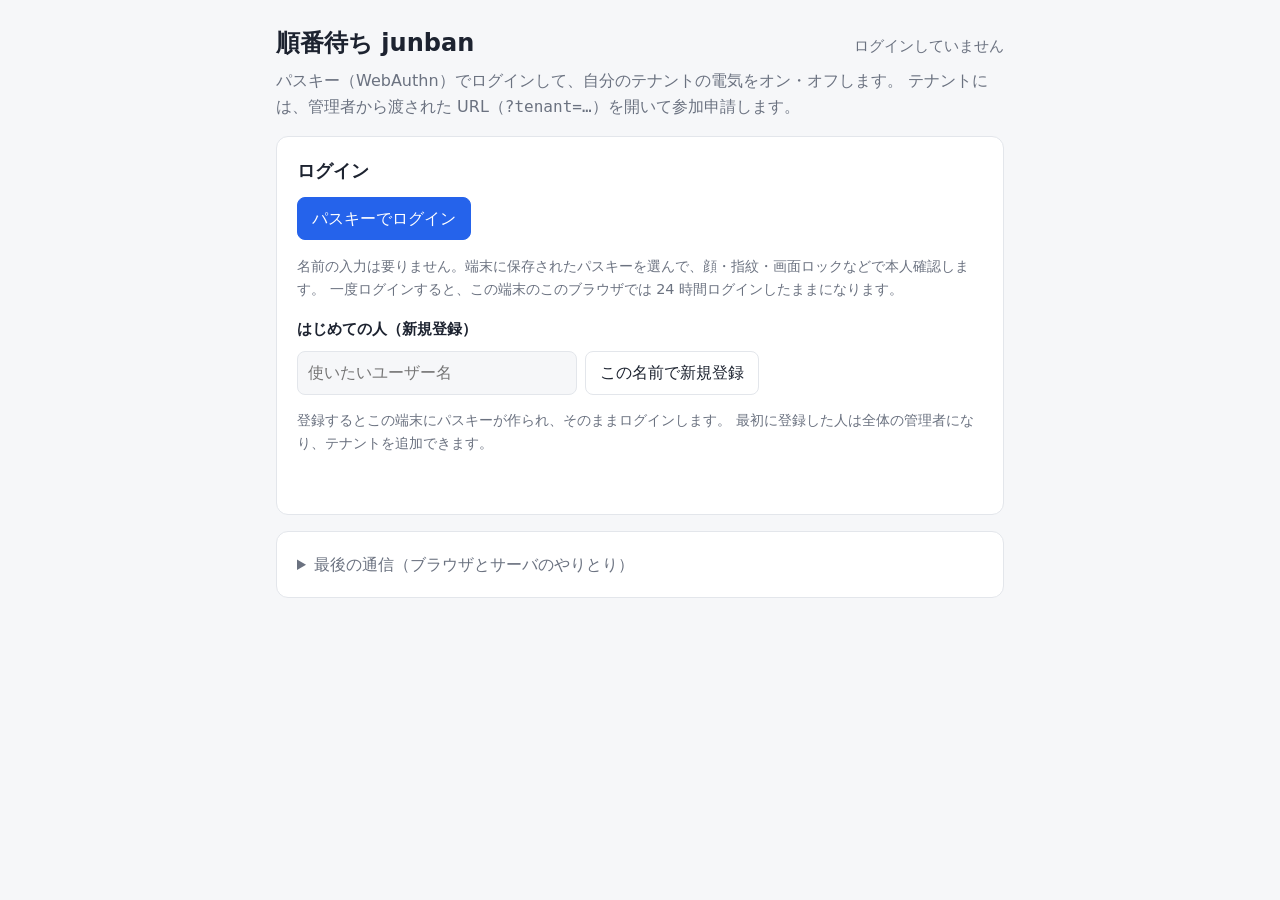
==== commit b8f92768: "順番待ち（整理券）の MVP: API・ページを Python と C++ の両方で - API /api/junban/v0/: store, take, ticket, cancel（お客さん）、" ====
--- a/python/html/index.html
+++ b/python/html/index.html
@@ -3,7 +3,7 @@
 <head>
 <meta charset="utf-8">
 <meta name="viewport" content="width=device-width, initial-scale=1">
-<title>パスキー デモ</title>
+<title>順番待ち junban（ログイン）</title>
 <style>
   :root {
     --bg: #f6f7f9; --card: #ffffff; --fg: #1d2330; --muted: #6b7280; --line: #e3e6eb;
@@ -108,7 +108,7 @@
 <body>
 <main>
   <header>
-    <h1><a href="index.html">パスキー デモ</a></h1>
+    <h1><a href="index.html">順番待ち junban</a></h1>
     <div class="who" id="who">ログインしていません</div>
   </header>
   <p class="lead">
@@ -520,17 +520,13 @@
       return;
     }
     $("tenantCard").classList.remove("pending");
-    const toggle = el("button", { class: "toggle" + (t.on ? " on" : ""), id: "toggle", "aria-label": "スイッチ",
-      "aria-pressed": t.on ? "true" : "false", onclick: toggleLight });
+    // 店（テナント）のメンバーは順番待ちの管理画面へ
+    const q = "?tenant=" + encodeURIComponent(t.tenant);
     body.append(
-      el("div", { class: "light" },
-        el("div", { class: "bulb" + (t.on ? " on" : ""), id: "bulb", "aria-hidden": "true" }),
-        el("div", {},
-          el("div", { class: "state", id: "state", text: t.on ? "ついています" : "消えています" }),
-          el("div", { class: "note", id: "lastBy", text: t.updated_by
-            ? "最後に切り替えた人: " + t.updated_by + "（" + utcToLocal(t.updated_at) + "）" : "まだ誰も触っていません" }),
-          el("div", { class: "row" }, toggle,
-            el("span", { class: "note", text: "あなたはこのテナントの" + ROLE_LABEL[t.my_role] + " ・ メンバー " + t.member_count + " 人" })))),
+      el("div", { class: "row" },
+        el("a", { href: "staff.html" + q, text: "順番待ちの管理画面を開く", style: "font-weight:700;font-size:1.1rem" }),
+        el("a", { href: "take.html" + q, target: "_blank", text: "お客さんの受付ページ" })),
+      el("p", { class: "note", text: "あなたはこのお店の" + ROLE_LABEL[t.my_role] + " ・ メンバー " + t.member_count + " 人" }),
       el("div", { class: "row" }, el("button", { text: "このテナントを抜ける", onclick: leaveTenant })));
   });
   $("tenantCard").classList.toggle("pending", !!me && t.my_status === "pending");
@@ -902,8 +898,15 @@
 }
 
 refreshAll();
-// 承認された・電気が切り替わった・メンバーが増えた、を拾う
-setInterval(() => refreshAll(true).catch(() => {}), 3000);
+// 承認された・電気が切り替わった・メンバーが増えた、を拾う。
+// 前の回が終わっていなければ飛ばす（サーバが遅いと回が重なって、詰まる一方になる）。
+// タブが裏にある間は問い合わせない。
+let polling = false;
+setInterval(async () => {
+  if (polling || document.hidden) return;
+  polling = true;
+  try { await refreshAll(true); } catch (e) {} finally { polling = false; }
+}, 3000);
 </script>
 </body>
 </html>
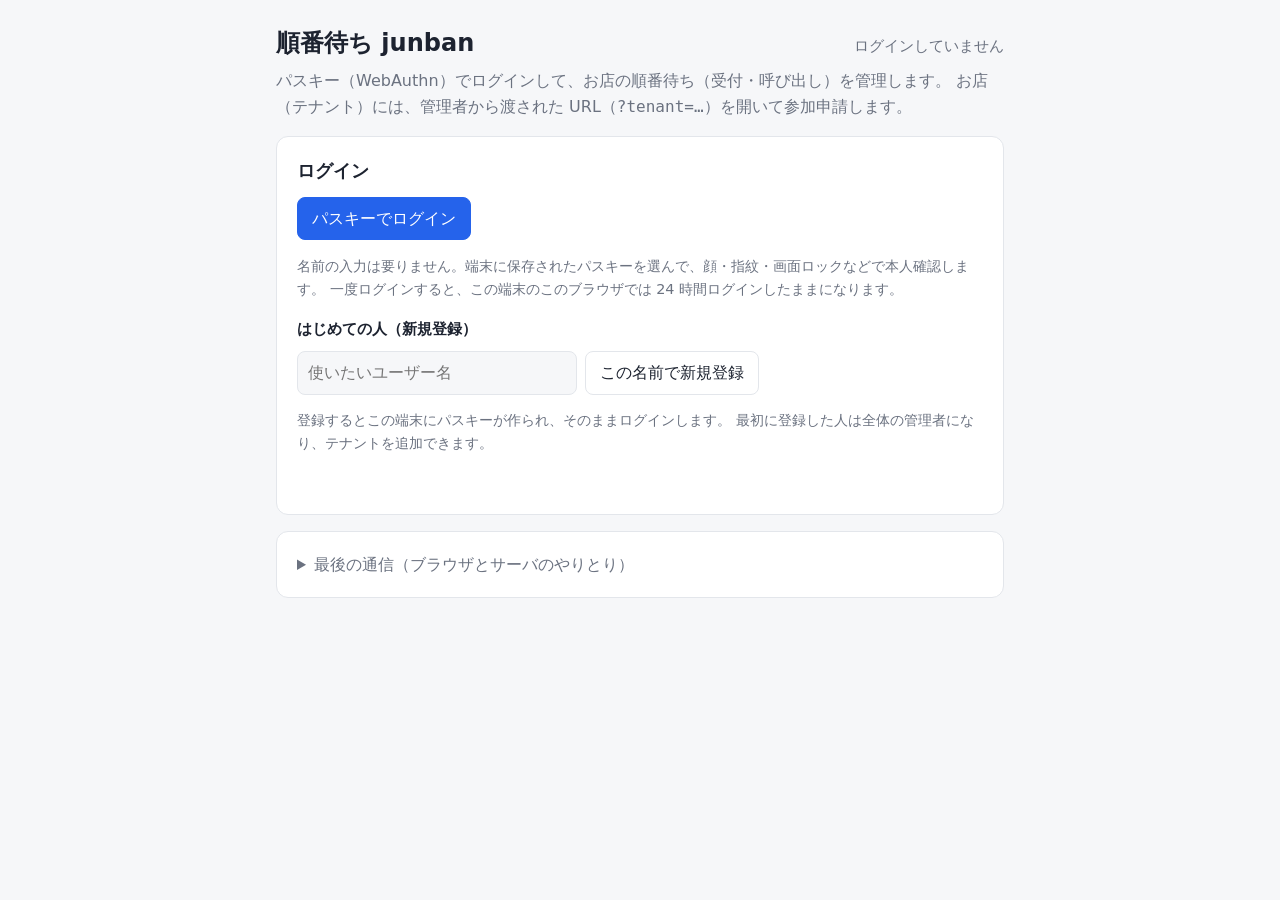
==== commit 1ff826e4: "index.html: 土台のパスキーデモに残っていた「電気」の文言と丸印を消す Co-Authored-By: Claude Opus 5.5 <noreply@anthropic.com>" ====
--- a/python/html/index.html
+++ b/python/html/index.html
@@ -51,14 +51,6 @@
   .msg.ok { color: var(--ok); }
   a { color: var(--accent); }
 
-  /* 電気 */
-  .light { display: flex; align-items: center; gap: 24px; flex-wrap: wrap; }
-  .bulb {
-    width: 96px; height: 96px; border-radius: 50%; background: var(--bulb-off);
-    transition: background .3s, box-shadow .3s; flex: none;
-  }
-  .bulb.on { background: var(--glow); box-shadow: 0 0 40px 12px color-mix(in srgb, var(--glow) 55%, transparent); }
-  .state { font-size: 1.3rem; font-weight: 700; }
   .toggle {
     position: relative; width: 72px; height: 40px; border-radius: 20px; padding: 0;
     background: var(--bulb-off); border: none;
@@ -112,8 +104,8 @@
     <div class="who" id="who">ログインしていません</div>
   </header>
   <p class="lead">
-    パスキー（WebAuthn）でログインして、自分のテナントの電気をオン・オフします。
-    テナントには、管理者から渡された URL（<code>?tenant=…</code>）を開いて参加申請します。
+    パスキー（WebAuthn）でログインして、お店の順番待ち（受付・呼び出し）を管理します。
+    お店（テナント）には、管理者から渡された URL（<code>?tenant=…</code>）を開いて参加申請します。
   </p>
 
   <!-- URL でテナントを指定したとき -->
@@ -515,7 +507,7 @@
     if (t.my_status === "pending") {
       $("tenantCard").classList.add("pending");
       body.append(
-        el("p", { text: "承認待ちです。テナントの管理者が承認すると、このページを開いたままで電気を使えるようになります。" }),
+        el("p", { text: "承認待ちです。お店の管理者が承認すると、このページを開いたままで使えるようになります。" }),
         el("div", { class: "row" }, el("button", { text: "申請を取り下げる", onclick: leaveTenant })));
       return;
     }
@@ -591,14 +583,6 @@
   await refreshAll();
 }
 
-async function toggleLight() {
-  if (!current) return;
-  $("toggle").disabled = true;
-  const r = await api("/api/tenant/v0/switch_set", { tenant: TENANT, on: !current.on });
-  if (r.status !== "success") showMsg("msgTenant", "切り替えられません: " + r.message, "err");
-  await refreshAll();
-}
-
 async function approveMember(user, role) {
   const r = await api("/api/tenant/v0/approve", { tenant: TENANT, user, role });
   if (r.status !== "success") return showMsg("msgMembers", "承認できません: " + r.message, "err");
@@ -641,7 +625,6 @@
     }
     for (const t of r.tenant_list) {
       const left = el("div", {},
-        t.my_status === "approved" ? el("span", { class: "dot" + (t.on ? " on" : "") }) : null,
         el("a", { href: "?tenant=" + t.tenant, text: t.name }),
         t.my_status === "pending" ? badge("承認待ち", "pending")
           : t.my_role ? badge(ROLE_LABEL[t.my_role], t.my_role === "admin" ? "admin" : "") : null,
@@ -687,7 +670,7 @@
 }
 
 async function deleteTenant(t) {
-  if (!confirm("テナント「" + t.name + "」を削除しますか？（メンバーと電気の状態も消えます）")) return;
+  if (!confirm("テナント「" + t.name + "」を削除しますか？（メンバーも消えます）")) return;
   const r = await api("/api/tenant/v0/delete", { tenant: t.tenant });
   if (r.status !== "success") return showMsg("msgTenants", "削除できません: " + r.message, "err");
   showMsg("msgTenants", t.name + " を削除しました", "ok");
@@ -898,7 +881,7 @@
 }
 
 refreshAll();
-// 承認された・電気が切り替わった・メンバーが増えた、を拾う。
+// 承認された・メンバーが増えた、を拾う。
 // 前の回が終わっていなければ飛ばす（サーバが遅いと回が重なって、詰まる一方になる）。
 // タブが裏にある間は問い合わせない。
 let polling = false;
